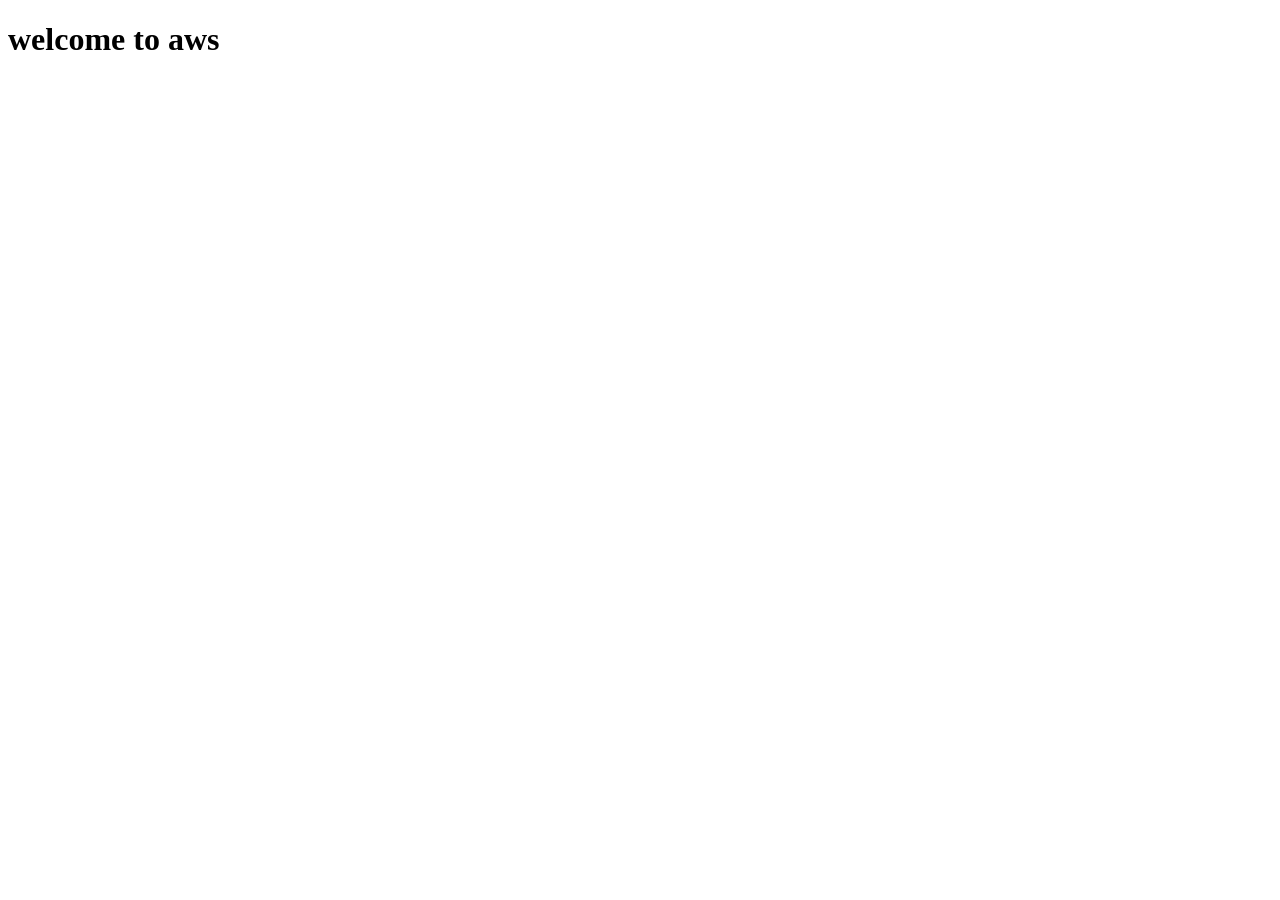
==== index.html @ 1ab3d115 "Rename index1.html to index.html" ====
<!DOCTYPE html>
<html lang="en">
<head>
    <meta charset="UTF-8">
    <meta name="viewport" content="width=device-width, initial-scale=1.0">
    <title>Document</title>
</head>
<body>
    <h1>welcome to aws</h1>
</body>
</html>
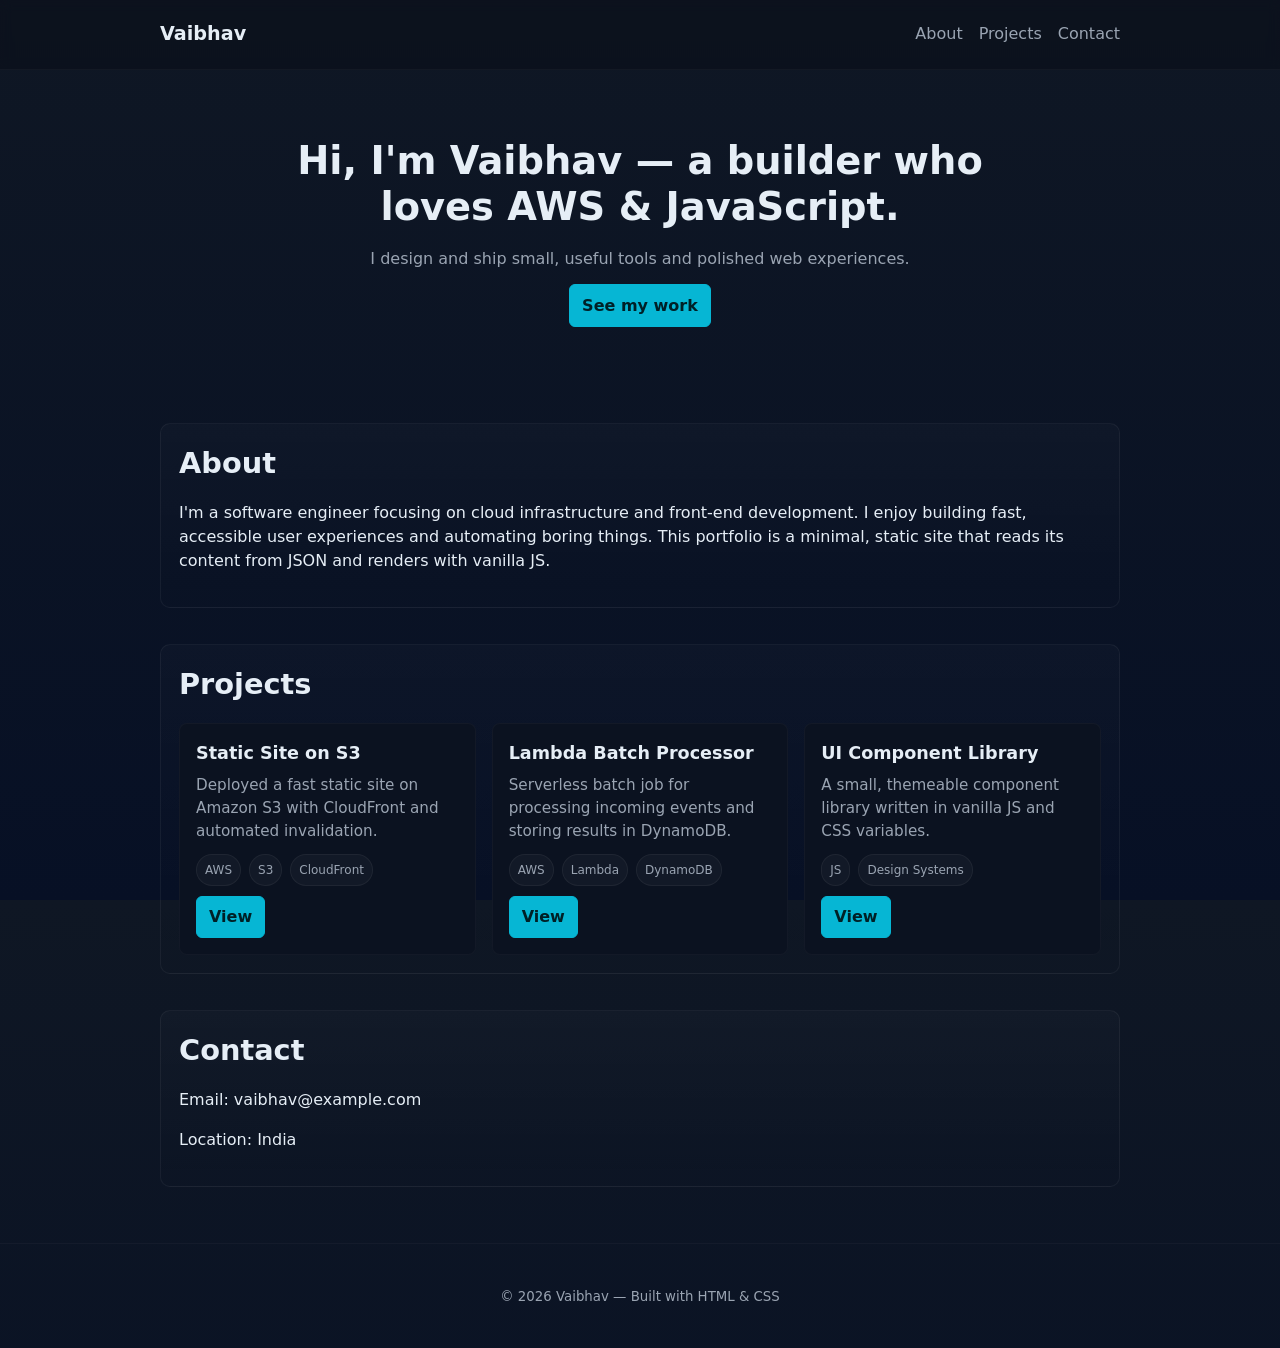
==== commit 4092f858: "feat: add projects detail page with expanded project descriptions and updated navigation" ====
--- a/index.html
+++ b/index.html
@@ -1,11 +1,76 @@
 <!DOCTYPE html>
 <html lang="en">
 <head>
-    <meta charset="UTF-8">
-    <meta name="viewport" content="width=device-width, initial-scale=1.0">
-    <title>Document</title>
+    <meta charset="UTF-8" />
+    <meta name="viewport" content="width=device-width, initial-scale=1.0" />
+    <title>Portfolio — Vaibhav</title>
+    <link rel="stylesheet" href="css/styles.css" />
 </head>
 <body>
-    <h1>welcome to aws</h1>
+        <header class="site-header">
+            <div class="container header-inner">
+                <a class="brand" href="#">Vaibhav</a>
+                <nav>
+                    <ul id="navList" class="nav-list">
+                        <li><a href="#about">About</a></li>
+                        <li><a href="projects.html">Projects</a></li>
+                        <li><a href="#contact">Contact</a></li>
+                    </ul>
+                </nav>
+            </div>
+        </header>
+
+    <main class="container" id="main">
+            <section id="hero" class="hero" aria-labelledby="hero-title">
+                <div class="intro">
+                    <h1 id="hero-title">Hi, I'm Vaibhav — a builder who loves AWS & JavaScript.</h1>
+                    <p>I design and ship small, useful tools and polished web experiences.</p>
+                    <p><a class="btn" href="projects.html">See my work</a></p>
+                </div>
+            </section>
+
+            <section id="about" class="about" aria-labelledby="about-title">
+                <h2 id="about-title">About</h2>
+                <p>I'm a software engineer focusing on cloud infrastructure and front-end development. I enjoy building fast, accessible user experiences and automating boring things. This portfolio is a minimal, static site that reads its content from JSON and renders with vanilla JS.</p>
+            </section>
+
+            <section id="projects" class="projects" aria-labelledby="projects-title">
+                <h2 id="projects-title">Projects</h2>
+                <div class="projects-grid" role="list">
+                    <article class="card" role="listitem">
+                        <h3>Static Site on S3</h3>
+                        <p>Deployed a fast static site on Amazon S3 with CloudFront and automated invalidation.</p>
+                        <div class="tags"><span class="tag">AWS</span><span class="tag">S3</span><span class="tag">CloudFront</span></div>
+                        <div style="margin-top:10px"><a class="btn" href="https://example.com" target="_blank">View</a></div>
+                    </article>
+
+                    <article class="card" role="listitem">
+                        <h3>Lambda Batch Processor</h3>
+                        <p>Serverless batch job for processing incoming events and storing results in DynamoDB.</p>
+                        <div class="tags"><span class="tag">AWS</span><span class="tag">Lambda</span><span class="tag">DynamoDB</span></div>
+                        <div style="margin-top:10px"><a class="btn" href="https://example.com" target="_blank">View</a></div>
+                    </article>
+
+                    <article class="card" role="listitem">
+                        <h3>UI Component Library</h3>
+                        <p>A small, themeable component library written in vanilla JS and CSS variables.</p>
+                        <div class="tags"><span class="tag">JS</span><span class="tag">Design Systems</span></div>
+                        <div style="margin-top:10px"><a class="btn" href="https://example.com" target="_blank">View</a></div>
+                    </article>
+                </div>
+            </section>
+
+            <section id="contact" class="contact" aria-labelledby="contact-title">
+                <h2 id="contact-title">Contact</h2>
+                <p>Email: vaibhav@example.com</p>
+                <p>Location: India</p>
+            </section>
+    </main>
+
+    <footer class="site-footer">
+        <div class="container">
+            <small>&copy; 2026 Vaibhav — Built with HTML &amp; CSS</small>
+        </div>
+    </footer>
 </body>
-</html>
+</html>
--- a/css/styles.css
+++ b/css/styles.css
@@ -0,0 +1,314 @@
+/* Basic reset and variables */
+:root {
+  --bg: #0f1724;
+  --card: #0b1220;
+  --muted: #9aa4b2;
+  --accent: #06b6d4;
+  --white: #e6eef6;
+}
+
+* {
+  box-sizing: border-box;
+}
+
+html,
+body {
+  height: 100%;
+}
+
+body {
+  margin: 0;
+  font-family: Inter, ui-sans-serif, system-ui, -apple-system, 'Segoe UI', Roboto, 'Helvetica Neue', Arial, sans-serif;
+  background: linear-gradient(180deg, var(--bg), #071025);
+  color: var(--white);
+  -webkit-font-smoothing: antialiased;
+  line-height: 1.5;
+}
+
+.container {
+  max-width: 1000px;
+  margin: 0 auto;
+  padding: 20px;
+}
+
+.header-inner {
+  display: flex;
+  align-items: center;
+  justify-content: space-between;
+}
+
+.brand {
+  font-weight: 700;
+  color: var(--white);
+  text-decoration: none;
+  font-size: 1.2rem;
+}
+
+.nav-list {
+  list-style: none;
+  margin: 0;
+  padding: 0;
+  display: flex;
+  gap: 16px;
+  flex-wrap: wrap;
+}
+
+.nav-list a {
+  color: var(--muted);
+  text-decoration: none;
+  transition: color 0.2s ease;
+}
+
+.nav-list a:hover {
+  color: var(--accent);
+}
+
+.site-header {
+  border-bottom: 1px solid rgba(255, 255, 255, 0.03);
+  position: sticky;
+  top: 0;
+  background: rgba(10, 15, 25, 0.6);
+  backdrop-filter: blur(6px);
+  z-index: 40;
+}
+
+.hero {
+  display: flex;
+  align-items: center;
+  justify-content: center;
+  padding: 48px 0;
+  text-align: center;
+}
+
+.hero .intro {
+  max-width: 720px;
+}
+
+.hero h1 {
+  font-size: clamp(1.6rem, 3.5vw, 2.4rem);
+  margin: 0 0 16px 0;
+  line-height: 1.2;
+}
+
+.hero p {
+  color: var(--muted);
+  line-height: 1.6;
+  margin: 12px 0;
+}
+
+.about,
+.projects,
+.contact {
+  margin-top: 36px;
+  padding: 18px;
+  background: linear-gradient(180deg, rgba(255, 255, 255, 0.02), transparent);
+  border-radius: 10px;
+  border: 1px solid rgba(255, 255, 255, 0.05);
+}
+
+.about h2,
+.projects h2,
+.contact h2 {
+  margin-top: 0;
+  margin-bottom: 16px;
+  font-size: 1.8rem;
+}
+
+.projects-grid {
+  display: grid;
+  grid-template-columns: repeat(auto-fit, minmax(220px, 1fr));
+  gap: 16px;
+  margin-top: 12px;
+}
+
+.card {
+  background: var(--card);
+  padding: 16px;
+  border-radius: 8px;
+  border: 1px solid rgba(255, 255, 255, 0.03);
+  transition: all 0.2s ease;
+}
+
+.card:hover {
+  border-color: rgba(255, 255, 255, 0.1);
+  transform: translateY(-2px);
+}
+
+.card h3 {
+  margin: 0 0 8px 0;
+  font-size: 1.1rem;
+}
+
+.card p {
+  margin: 0 0 12px 0;
+  color: var(--muted);
+  font-size: 0.95rem;
+}
+
+.tags {
+  display: flex;
+  gap: 8px;
+  margin-top: 10px;
+  flex-wrap: wrap;
+}
+
+.tag {
+  font-size: 12px;
+  padding: 6px 8px;
+  border-radius: 999px;
+  background: rgba(255, 255, 255, 0.03);
+  color: var(--muted);
+  border: 1px solid rgba(255, 255, 255, 0.05);
+}
+
+.btn {
+  display: inline-block;
+  padding: 8px 12px;
+  border-radius: 6px;
+  background: var(--accent);
+  color: #002026;
+  text-decoration: none;
+  font-weight: 600;
+  transition: all 0.2s ease;
+  border: 1px solid var(--accent);
+}
+
+.btn:hover {
+  background: transparent;
+  color: var(--accent);
+}
+
+.site-footer {
+  padding: 20px 0;
+  text-align: center;
+  color: var(--muted);
+  margin-top: 36px;
+  border-top: 1px solid rgba(255, 255, 255, 0.03);
+}
+
+/* Responsive design */
+@media (max-width: 700px) {
+  .header-inner {
+    flex-direction: column;
+    gap: 16px;
+  }
+
+  .nav-list {
+    flex-direction: column;
+    gap: 8px;
+    width: 100%;
+  }
+
+  .nav-list li {
+    width: 100%;
+  }
+
+  .nav-list a {
+    display: block;
+    padding: 8px 12px;
+    border-radius: 6px;
+    background: rgba(255, 255, 255, 0.02);
+  }
+
+  .projects-grid {
+    grid-template-columns: 1fr;
+  }
+
+  .hero {
+    padding: 32px 0;
+  }
+
+  .hero h1 {
+    font-size: 1.4rem;
+  }
+}
+
+/* Projects Detail Page */
+.projects-detailed {
+  margin-top: 24px;
+}
+
+.project-item {
+  background: linear-gradient(180deg, rgba(255, 255, 255, 0.02), transparent);
+  border: 1px solid rgba(255, 255, 255, 0.05);
+  border-radius: 10px;
+  padding: 28px;
+  margin-bottom: 28px;
+  transition: all 0.3s ease;
+}
+
+.project-item:hover {
+  border-color: rgba(255, 255, 255, 0.1);
+  background: linear-gradient(180deg, rgba(255, 255, 255, 0.04), transparent);
+}
+
+.project-header {
+  display: flex;
+  align-items: start;
+  justify-content: space-between;
+  gap: 16px;
+  margin-bottom: 16px;
+  flex-wrap: wrap;
+}
+
+.project-header h2 {
+  margin: 0;
+  font-size: 1.6rem;
+  flex: 1;
+  min-width: 250px;
+}
+
+.project-description {
+  font-size: 1rem;
+  line-height: 1.7;
+  color: var(--muted);
+  margin: 16px 0;
+}
+
+.project-details {
+  display: grid;
+  grid-template-columns: repeat(auto-fit, minmax(200px, 1fr));
+  gap: 16px;
+  margin: 20px 0;
+  padding: 16px;
+  background: rgba(255, 255, 255, 0.01);
+  border-radius: 8px;
+  border: 1px solid rgba(255, 255, 255, 0.03);
+}
+
+.detail h4 {
+  margin: 0 0 8px 0;
+  color: var(--accent);
+  font-size: 0.95rem;
+  text-transform: uppercase;
+  letter-spacing: 0.05em;
+}
+
+.detail p {
+  margin: 0;
+  font-size: 0.9rem;
+  color: var(--muted);
+  line-height: 1.5;
+}
+
+.project-item .btn {
+  margin-top: 12px;
+}
+
+@media (max-width: 700px) {
+  .project-item {
+    padding: 16px;
+  }
+
+  .project-header {
+    flex-direction: column;
+  }
+
+  .project-header h2 {
+    font-size: 1.3rem;
+  }
+
+  .project-details {
+    grid-template-columns: 1fr;
+  }
+}
